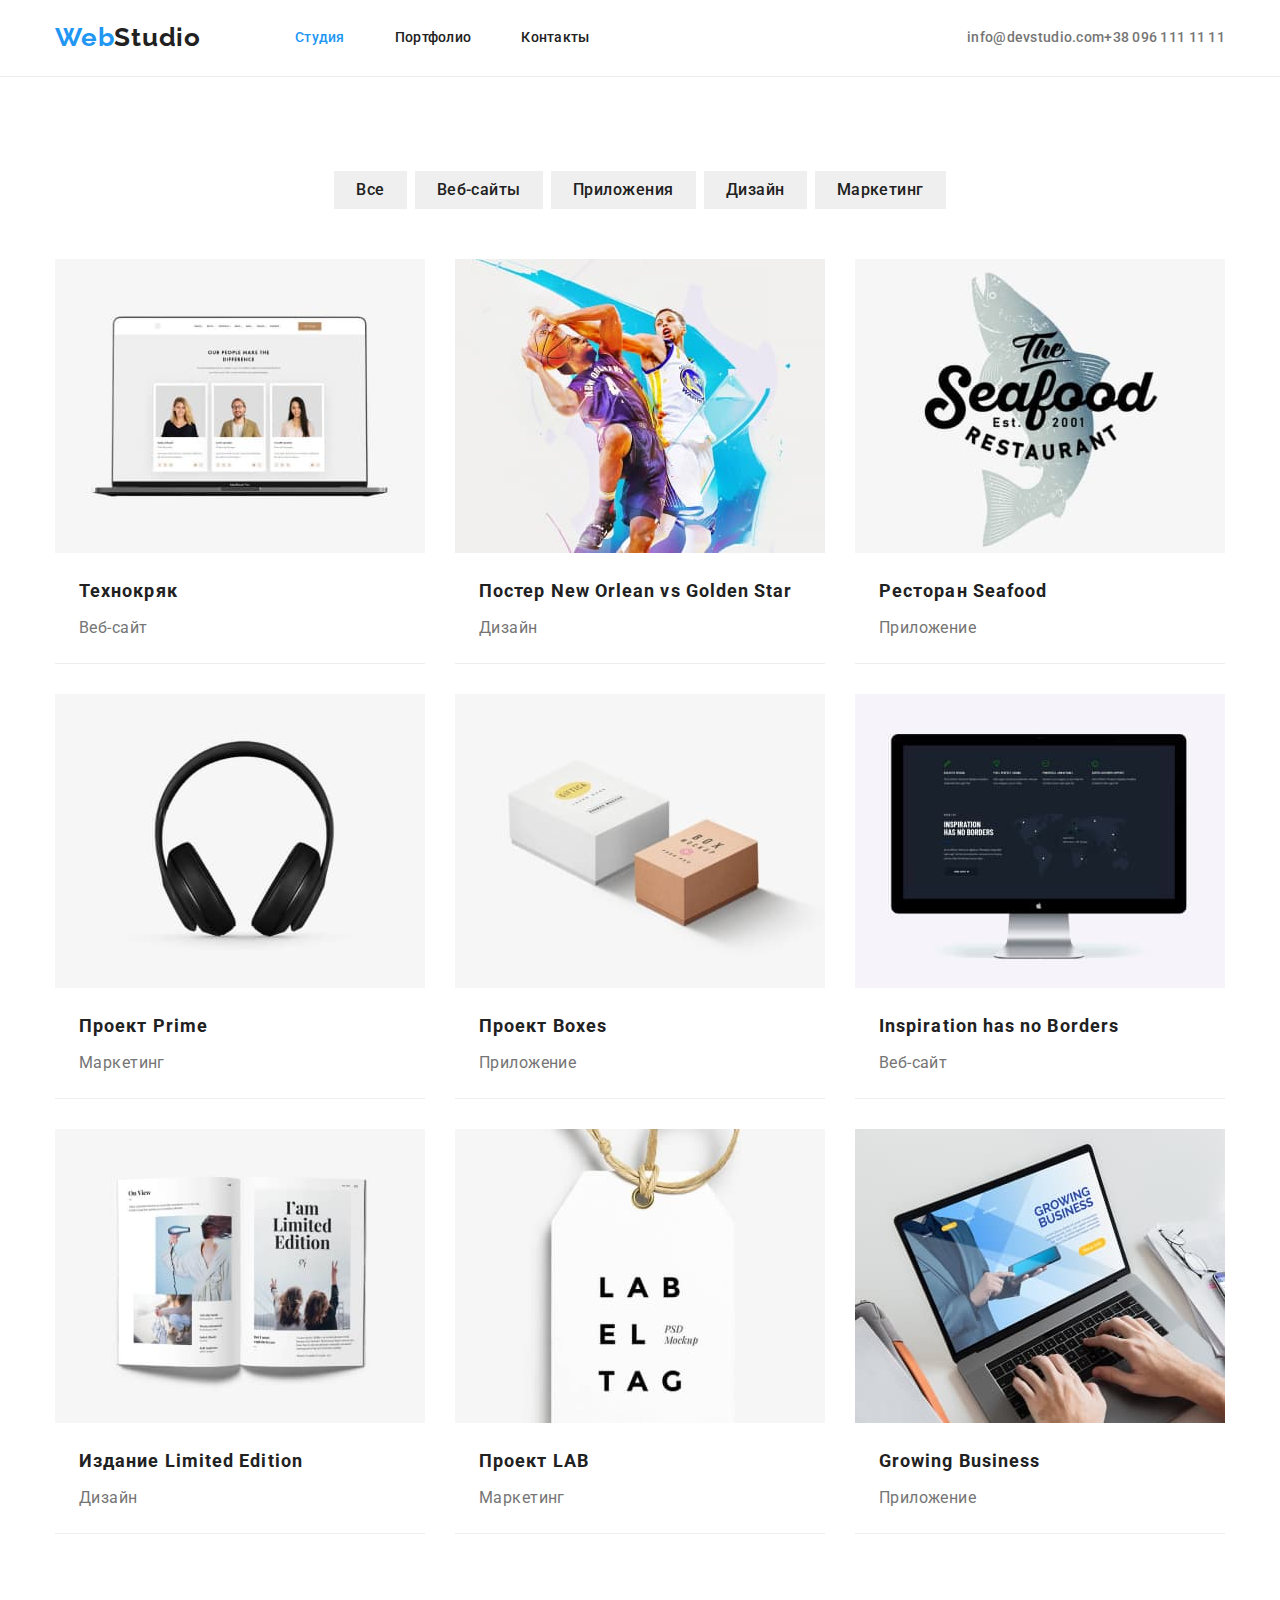
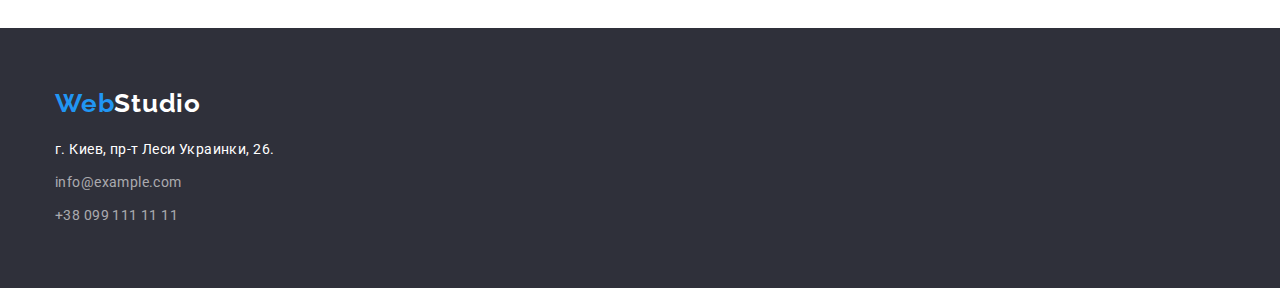
==== portfolio.html @ 7d19737a "добавлены svg" ====
<!DOCTYPE html>
<html lang="ru">

<head>
    <meta charset="UTF-8">
    <meta http-equiv="X-UA-Compatible" content="IE=edge">
    <meta name="viewport" content="width=device-width, initial-scale=1.0">
    <title>Document</title>
    <link
        href="https://fonts.googleapis.com/css2?family=Raleway:wght@700&family=Roboto:wght@400;500;700;900&display=swap"
        rel="stylesheet">
    <link href="https://cdnjs.cloudflare.com/ajax/libs/modern-normalize/1.1.0/modern-normalize.min.css"
        rel="stylesheet">
    <link rel="stylesheet" href="./css/styles.css">
</head>

<body>
    <!--Верхушка сайта-->
    <header class="header">
        <div class="container"> 
        <nav class="nav-main">
            <div class="logo-main">
             <a class="logo" href="./index.html">
                    <span class="logo-in">Web</span>Studio
                </a>
            </div>

            <ul class="site-nav">
                <li class="item"><a href="./index.html" class="site-nav link current">Студия</a></li>
                <li class="item"><a href="./portfolio.html" class="site-nav link">Портфолио</a></li>
                <li class="item"><a href="" class="site-nav link">Контакты</a></li>
            </ul>
            <ul class="contacts">
                <li class="item">
                    <a href="mailto:info@devstudio.com" class="auth-nav link">info@devstudio.com</a>
                </li>
                <li class="item">
                    <a href="tel:+380961111111" class="auth-nav link">+38 096 111 11 11</a>
                </li>
            </ul>
        </nav>
        </div>
    </header>
    <main>
        <section class="section">
            <div class="container">
            <!--h1 Portfolio-->
                <ul class="filtrs list">
                <li class="item"><button type="button" class="filtr-button">Все</button></li>
                <li class="item"><button type="button" class="filtr-button">Веб-сайты</button></li>
                <li class="item"><button type="button" class="filtr-button">Приложения</button></li>
                <li class="item"><button type="button" class="filtr-button">Дизайн</button></li>
                <li class="item"><button type="button" class="filtr-button">Маркетинг</button></li>
            </ul>
            <ul class="project-cards">
                <li class="item">
                    <div class="card-thumb">
                    <a href="" class="project-card link"><img src="./images/img1.jpg" alt="Фото команды на ноутбуке"
                            width="370" height="294">
                            <div class="card-content">
                        <h2 class="project-card-title">Технокряк</h2>
                        <p class="project-card-text">Веб-сайт</p>
                    </a> 
                </div>
                </li>
                <li class="item">
                    <div class="card-thumb">
                    <a href="" class="project-card link"><img src="./images/img2.jpg" alt="Волейбольные игроки"
                            width="370" height="294">
                            <div class="card-content">
                        <h2 class="project-card-title">Постер New Orlean vs Golden Star</h2>
                        <p class="project-card-text">Дизайн</p>
                    </div>
                </a>
                </div>
                </li>
                <li class="item">
                    <div class="card-thumb">
                    <a href="" class="project-card link"><img src="./images/img3.jpg" alt="Логотип магазина" width="370"
                            height="294">
                            <div class="card-content">
                        <h2 class="project-card-title">Ресторан Seafood</h2>
                        <p class="project-card-text">Приложение</p>
                    </div>
                </a>
                </div>
                </li>
                <li class="item">
                    <div class="card-thumb">
                    <a href="" class="project-card link"><img src="./images/img4.jpg" alt="Наушники" width="370"
                            height="294">
                        <div class="card-content">  
                        <h2 class="project-card-title">Проект Prime</h2>
                        <p class="project-card-text">Маркетинг</p>
                    </div>
                </a>
                    </div>
                     </li>

                <li class="item">
                    <div class="card-thumb">
                    <a href="" class="project-card link"><img src="./images/img5.jpg" alt="Подарочные коробки"
                            width="370" height="294">
                            <div class="card-content">
                        <h2 class="project-card-title">Проект Boxes</h2>
                        <p class="project-card-text">Приложение</p>
                    </div>    
                    </a>
                </div>
                </li>
                <li class="item">
                    <div class="card-thumb">
                    <a href="" class="project-card link"><img src="./images/img6.jpg" alt="Монитор компьютера"
                            width="370" height="294">
                            <div class="card-content">
                        <h2 class="project-card-title">Inspiration has no Borders</h2>
                        <p class="project-card-text">Веб-сайт</p>
                </div>
            </a>
             </div>
                </li>
                <li class="item">
                    <div class="card-thumb">
                    <a href="" class="project-card link"><img src="./images/img7.jpg" alt="Открытый журнал" width="370"
                            height="294">
                            <div class="card-content">
                        <h2 class="project-card-title">Издание Limited Edition</h2>
                        <p class="project-card-text">Дизайн</p>
                    </div>
                    </a>
                    </div>
                </li>
                <li class="item">
                    <div class="card-thumb">
                    <a href="" class="project-card link"><img src="./images/img8.jpg" alt="Этикетка" width="370"
                            height="294">
                            <div class="card-content">
                        <h2 class="project-card-title">Проект LAB</h2>
                        <p class="project-card-text">Маркетинг</p>
                    </div>
                    </a>
                    </div>
                </li>
                <li class="item">
                    <div class="card-thumb">
                    <a href="" class="project-card link"><img src="./images/img9.jpg" alt="Открытый ноутбук" width="370"
                            height="294">
                            <div class="card-content">
                        <h2 class="project-card-title">Growing Business</h2>
                        <p class="project-card-text">Приложение</p>
                    </div>
                    </a>
                    </div>
                </li>
            </ul>
            </div>
            </div>
        </section>
    </main>
    <!--Футер-->
    <footer class="footer">
    <div class="container">
        <a href="./index.html" class="logo-footer">
            <span class="logo-in">Web</span>Studio
        </a>
        <address>
            <ul class="footer-addres list">
                <li class="footer-addres-post">
                    г. Киев, пр-т Леси Украинки, 26. <br />
                </li>
                <li class="item">
                    <a href="mailto:info@example.com" class="footer-addres link">info@example.com</a> <br />
                </li>
                <li class="item">
                    <a href="tel:+380991111111" class="footer-addres link">+38 099 111 11 11</a>
                </li>
            </ul>
        </address>
        </div>
    </footer>
</body>

</html>
---- css/styles.css ----
/* цвет основного текста #000000 */
/* вторичный цвет текста  rgba(0, 0, 0, 0.8);
 */
/* белый #FFFFFF  */
/* акцент #18A0FB */
/* вторичный цвет фона #F5F5F5; */

:root {
  --primary-text-color: #757575;
  --title-text-color: #212121;
  --accent-color: #2196f3;
  --primary-bgr-color: #ffffff;
  --white-text: #ffffff;
  --footer-background: #2f303a;
  --card-set-gap: 30px;
}

body {
  background-color: var(--primary-bgr-color);
  color: var(--primary-text-color);
  font-family: Roboto, sans-serif;
  font-size: 14px;
  letter-spacing: 0.03em;
  line-height: 1.14;
}
.container {
  margin-left: auto;
  margin-right: auto;
  width: 1200px;
  padding-left: 15px;
  padding-right: 15px;
}
ul {
  list-style: none;
  margin: 0;
  padding: 0;
}
a {
  text-decoration: none;
}
p,
h1,
h2,
h3 {
  margin: 0;
  padding: 0;
}
img {
  display: block;
  max-width: 100%;
  height: auto;
}

.header {
  border-bottom: 1px solid #ececec;
}
.nav-main {
  display: flex;
  align-items: center;
}
.nav-list {
  display: flex;
  align-items: center;
}

/*logo*/
.logo {
  color: var(--title-text-color);
  font-family: Raleway, sans-serif;
  font-size: 26px;
  letter-spacing: 0.03em;
  line-height: 1.29;
  font-weight: 700;
  text-decoration: none;
  margin-right: 94px;
}
.logo-in {
  color: var(--accent-color);
}
.logo:hover,
.logo:focus {
  color: var(--accent-color);
}

/*site-nav*/
.site-nav {
  display: flex;
  align-items: center;
}
.site-nav .link {
  color: var(--title-text-color);
  font-weight: 500;
  letter-spacing: 0.02em;
  text-decoration: none;
  padding-top: 30px;
  padding-bottom: 30px;
}
.site-nav .link:hover,
.site-nav .link:focus {
  color: var(--accent-color);
}
.site-nav .link.current {
  color: var(--accent-color);
}
.site-nav .item:not(:last-child) {
  margin-right: 50px;
}
.contacts {
  display: flex;
  margin-left: auto;
  align-items: center;
}
.contacts-item:not(:last-child) {
  margin-right: 30px;
}
.mailto {
  display: flex;
  align-items: center;
  color: #757575;
  cursor: pointer;
}
.mailto:hover,
.mailto:focus {
  fill: var(--accent-color);
}
.mailto-icon,
.tel-icon {
  margin-right: 10px;
}
.auth-nav {
  color: var(--primary-text-color);
  font-weight: 500;
  letter-spacing: 0.02em;
}
.auth-nav:hover,
.auth-nav:focus {
  color: var(--accent-color);
}
/*hero*/
.hero {
  background-color: var(--footer-background);
  padding: 200px 0px 200px;
}
.overlay {
  max-width: 1600px;
  height: 600px;
  margin-left: auto;
  margin-right: auto;
  background-image: linear-gradient(
      to right,
      rgba(47, 48, 58, 0.4),
      rgba(47, 48, 58, 0.4)
    ),
    url(../images/heroimg.jpg);
  background-repeat: no-repeat;
  background-position: center;
  background-size: contain;
}
.hero-title {
  color: var(--white-text);
  font-weight: 900;
  font-size: 44px;
  line-height: 1.36;
  text-align: center;
  letter-spacing: 0.06em;
  text-transform: uppercase;
  margin-bottom: 30px;
}
.hero-button {
  background-color: var(--accent-color);
  color: var(--white-text);
  font-weight: 700;
  font-size: 16px;
  line-height: 1.87;
  display: flex;
  align-items: center;
  text-align: center;
  cursor: pointer;
  letter-spacing: 0.06em;
  box-shadow: 0px 4px 4px rgba(0, 0, 0, 0.15);
  border-radius: 4px;
  padding: 10px 32px;
  border: 0;
  margin-left: auto;
  margin-right: auto;
}
.hero-button:focus,
.hero-button:hover {
  color: var(--white-text);
}
.section {
  padding-top: 94px;
  padding-bottom: 94px;
}
/*preferens*/
.preferens {
  display: flex;
}
.preferens .item:not(:last-child) {
  margin-right: 30px;
}
.preferens-icons {
  display: flex;
  justify-content: center;
  align-items: center;
  width: 270px;
  height: 120px;
  background-color: #f5f4fa;
  border-radius: 4px;
  margin-bottom: 30px;
  padding-top: 25px;
  padding-bottom: 25px;
}
.icon-antenna {
  align-items: center;
}
.preferens-title {
  color: var(--title-text-color);
  font-weight: 700;
  text-transform: uppercase;
  margin-bottom: 10px;
  font-size: 14px;
  line-height: 1.14;
  letter-spacing: 0.03em;
}
.preferens-text {
  font-size: 14px;
  line-height: 1.71;
  letter-spacing: 0.03em;
  width: 270px;
}

/*buttons-filtr*/
.filtrs {
  display: flex;
  justify-content: center;
  margin-bottom: 50px;
}
.filtr-button {
  font-family: Roboto, sans-serif;
  color: var(--title-text-color);
  font-weight: 500;
  font-size: 16px;
  line-height: 1.62;
  text-align: center;
  letter-spacing: 0.03em;
  cursor: pointer;
  text-decoration: none;
  padding: 6px 22px;
  border: 0;
}
.filtr-button:hover,
.filtr-button:focus {
  background-color: var(--accent-color);
  color: var(--white-text);
  box-shadow: 0px 3px 1px rgba(0, 0, 0, 0.1), 0px 1px 2px rgba(0, 0, 0, 0.08),
    0px 2px 2px rgba(0, 0, 0, 0.12);
  border-radius: 4px;
}
.filtrs .item:not(:last-child) {
  margin-right: 8px;
}

.section-title {
  color: var(--title-text-color);
  font-weight: 700;
  font-size: 36px;
  line-height: 1.17;
  text-align: center;
  margin-bottom: 50px;
}
.our-works {
  padding-top: 0;
}
.our-work {
  display: flex;
}
.our-work .item:not(:last-child) {
  margin-right: 30px;
}
.our-team {
  display: flex;
  justify-content: space-between;
}
.team-card {
  box-shadow: 0px 1px 3px rgba(0, 0, 0, 0.12), 0px 1px 1px rgba(0, 0, 0, 0.14),
    0px 2px 1px rgba(0, 0, 0, 0.2);
  border-radius: 0px 0px 4px 4px;
}
.social-links {
  display: flex;
  justify-content: space-between;
  padding-left: 32px;
  padding-right: 32px;
  fill: #afb1b8;
}
instagram-link:hover,
.instagram-link:focus {
  background-color: var(--accent-color);
  width: 44px;
  height: 44px;
  border-radius: 50%;
}

.team-content {
  padding-top: 30px;
  padding-bottom: 30px;
  background-color: var(--primary-bgr-color);
}
.our-team-title {
  color: var(--title-text-color);
  font-weight: 500;
  font-size: 16px;
  line-height: 1.19;
  margin-bottom: 10px;
  text-align: center;
}
.our-team-text {
  font-size: 16px;
  line-height: 1.19;
  text-align: center;
  margin-bottom: 16px;
}
.section-team {
  background-color: #f5f4fa;
}
/*our project*/

.project-cards {
  padding: 0;
  margin-top: 0;

  display: flex;
  flex-wrap: wrap;
  margin-left: calc(-1 * var(--card-set-gap));
  margin-top: calc(-1 * var(--card-set-gap));
}
.project-cards > .item {
  flex-basis: calc(100% / 3 - var(--card-set-gap));
  margin-left: var(--card-set-gap);
  margin-top: var(--card-set-gap);
}
.card-content {
  padding-top: 20px;
  padding-bottom: 20px;
}
.card-thumb {
  border-bottom: 1px solid #eeeeee;
}
.project-card-text {
  color: var(--primary-text-color);
  font-size: 16px;
  line-height: 1.87;
  margin-top: 4px;
  padding-left: 24px;
  padding-right: 24px;
}
.project-card-title {
  color: var(--title-text-color);
  font-weight: 700;
  text-decoration: none;
  font-size: 18px;
  line-height: 2;
  letter-spacing: 0.06em;
  padding-left: 24px;
  padding-right: 24px;
}

/*logo-footer*/
.footer {
  background-color: #2f303a;
  padding-top: 60px;
  padding-bottom: 60px;
}
.logo-footer {
  display: block;
  color: var(--white-text);
  font-family: Raleway, sans-serif;
  font-weight: 700;
  font-size: 26px;
  line-height: 1.19;
  text-decoration: none;
  letter-spacing: 0.03em;
  margin-bottom: 20px;
}
.logo-footer:hover,
.logo-footer:focus {
  color: var(--accent-color);
}
.footer-addres {
  font-style: normal;
  color: rgba(255, 255, 255, 0.6);
  line-height: 1.7;
}
.footer-addres-post {
  color: var(--white-text);
  line-height: 1.71;
  margin-bottom: 9px;
}

.footer-addres:hover,
.footer-addres:focus {
  color: var(--accent-color);
}
.footer-addres .item:not(:last-child) {
  margin-bottom: 9px;
}
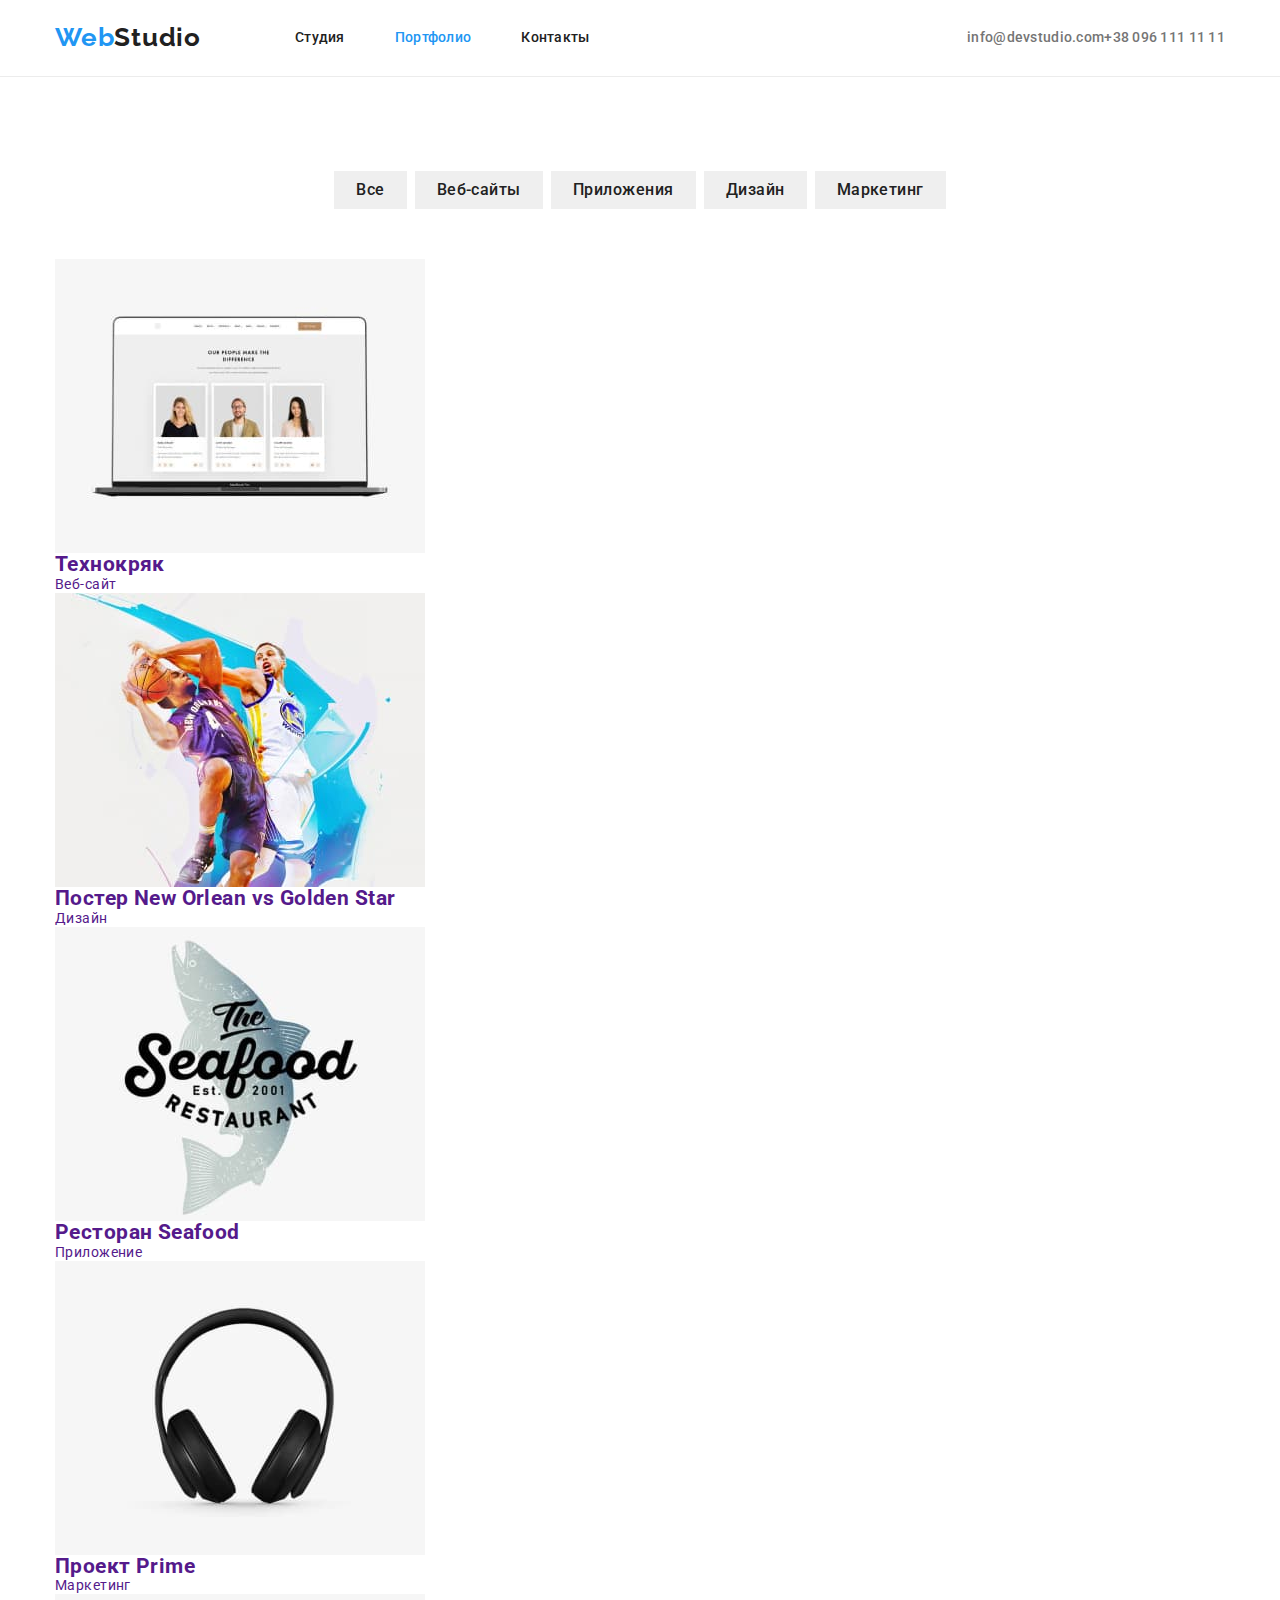
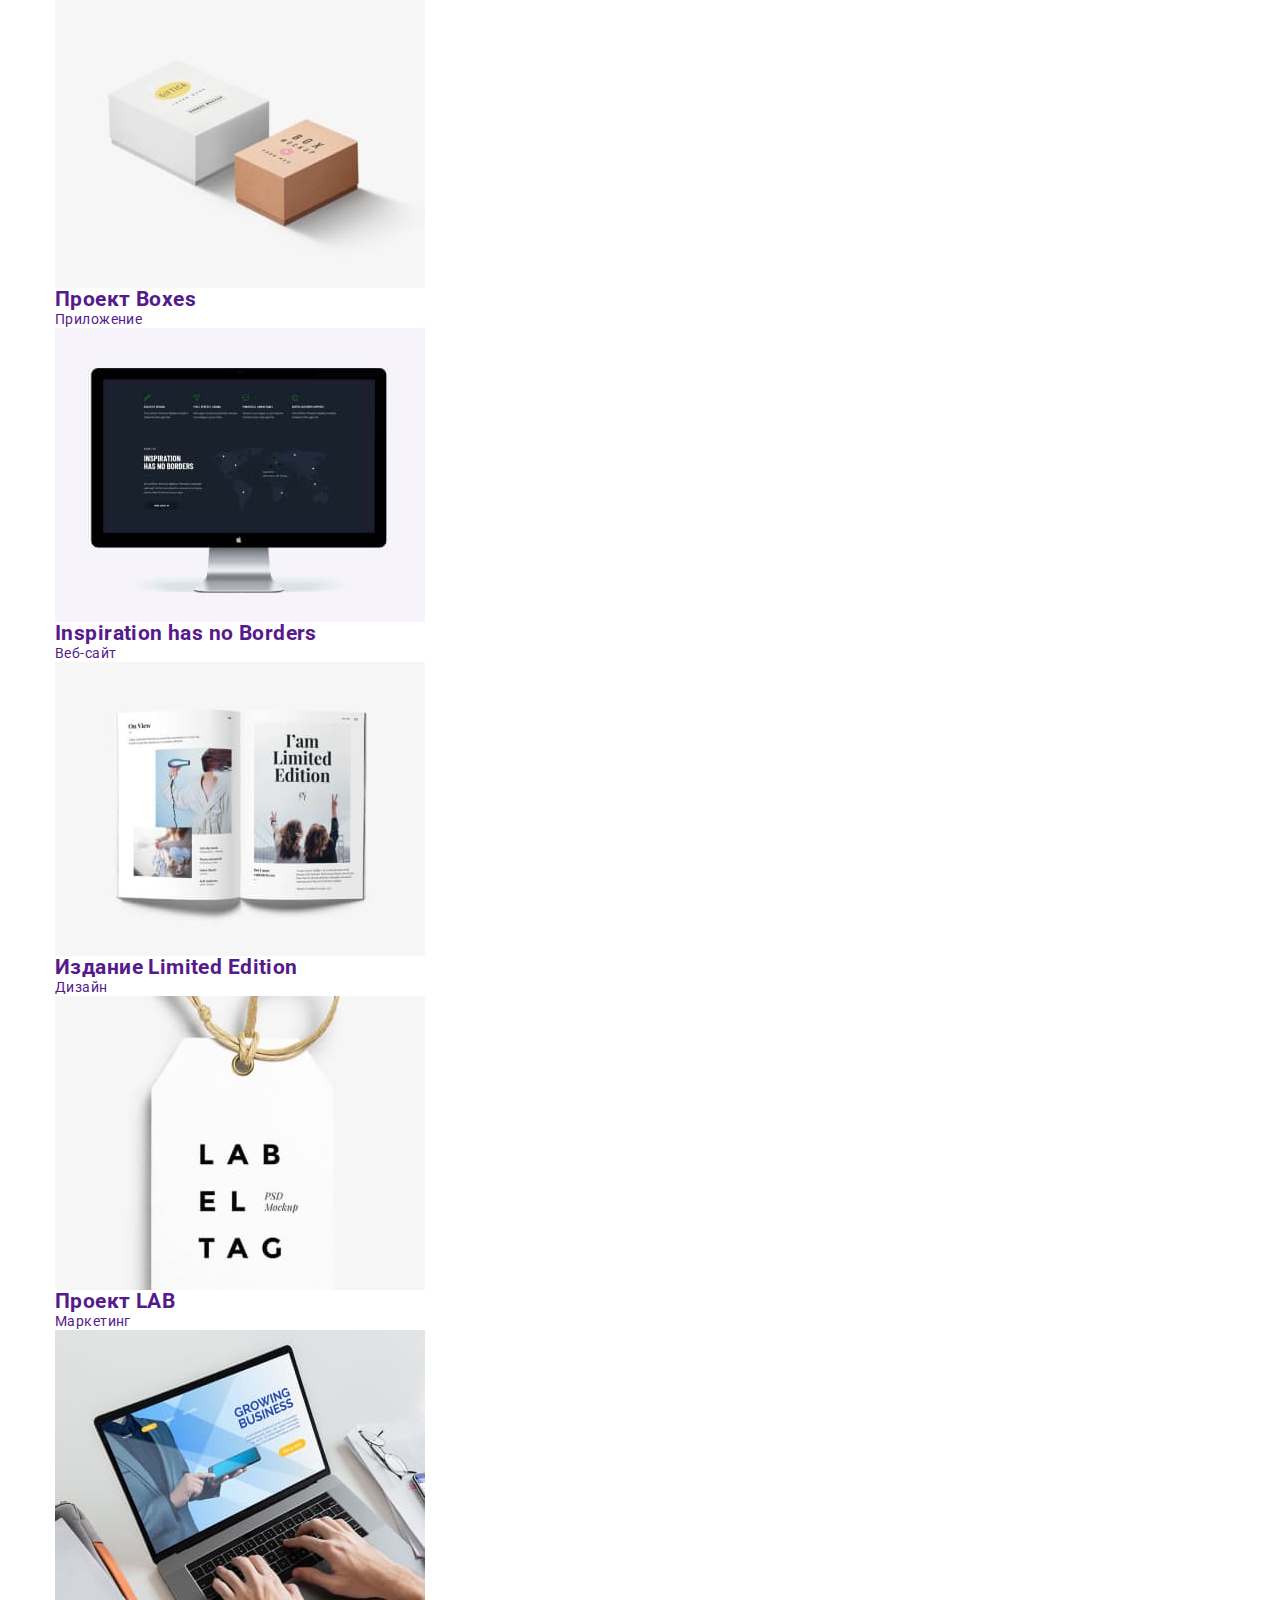
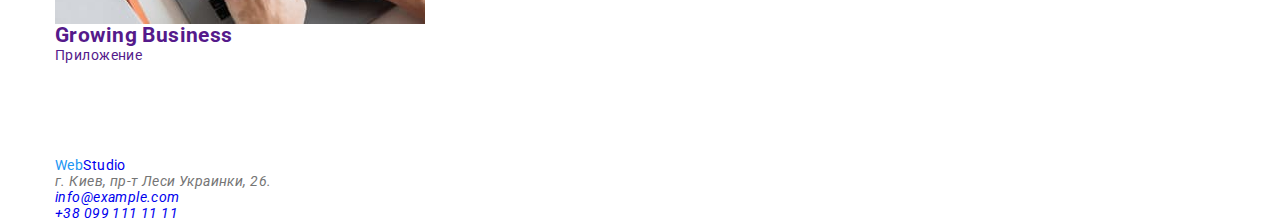
==== commit 22be37da: "4" ====
--- a/portfolio.html
+++ b/portfolio.html
@@ -26,8 +26,8 @@
             </div>
 
             <ul class="site-nav">
-                <li class="item"><a href="./index.html" class="site-nav link current">Студия</a></li>
-                <li class="item"><a href="./portfolio.html" class="site-nav link">Портфолио</a></li>
+                <li class="item"><a href="./index.html" class="site-nav link">Студия</a></li>
+                <li class="item"><a href="./portfolio.html" class="site-nav link current">Портфолио</a></li>
                 <li class="item"><a href="" class="site-nav link">Контакты</a></li>
             </ul>
             <ul class="contacts">
--- a/css/styles.css
+++ b/css/styles.css
@@ -13,6 +13,7 @@
   --white-text: #ffffff;
   --footer-background: #2f303a;
   --card-set-gap: 30px;
+  --icon-color: #afb1b8;
 }
 
 body {
@@ -287,19 +288,32 @@
     0px 2px 1px rgba(0, 0, 0, 0.2);
   border-radius: 0px 0px 4px 4px;
 }
-.social-links {
+.social-list {
   display: flex;
   justify-content: space-between;
   padding-left: 32px;
   padding-right: 32px;
   fill: #afb1b8;
 }
-instagram-link:hover,
-.instagram-link:focus {
-  background-color: var(--accent-color);
+.social-link-item {
+  display: flex;
+  justify-content: center;
+  align-items: center;
+  padding: 0;
+  border: none;
   width: 44px;
   height: 44px;
   border-radius: 50%;
+}
+.social-link {
+  fill: #afb1b8;
+}
+.social-link:hover,
+.social-link-item:hover,
+.social-link:focus {
+  background-color: var(--accent-color);
+  fill: var(--white-text);
+  cursor: pointer;
 }
 
 .team-content {
@@ -324,6 +338,25 @@
 .section-team {
   background-color: #f5f4fa;
 }
+/*our clients*/
+.client-item {
+  display: flex;
+  align-items: center;
+  justify-content: center;
+  width: 170px;
+  height: 92px;
+  border: 1px solid #afb1b8;
+  border-radius: 4px;
+}
+.client-link {
+  fill: var(--icon-color);
+}
+ .our-clients {
+   display: flex;
+   margin-top: 50px;
+ }
+.client-item:not(:last-child) {
+  margin-right: 30px;
 /*our project*/
 
 .project-cards {
@@ -403,5 +436,4 @@
   color: var(--accent-color);
 }
 .footer-addres .item:not(:last-child) {
-  margin-bottom: 9px;
-}
+  margin-bottom: 9px}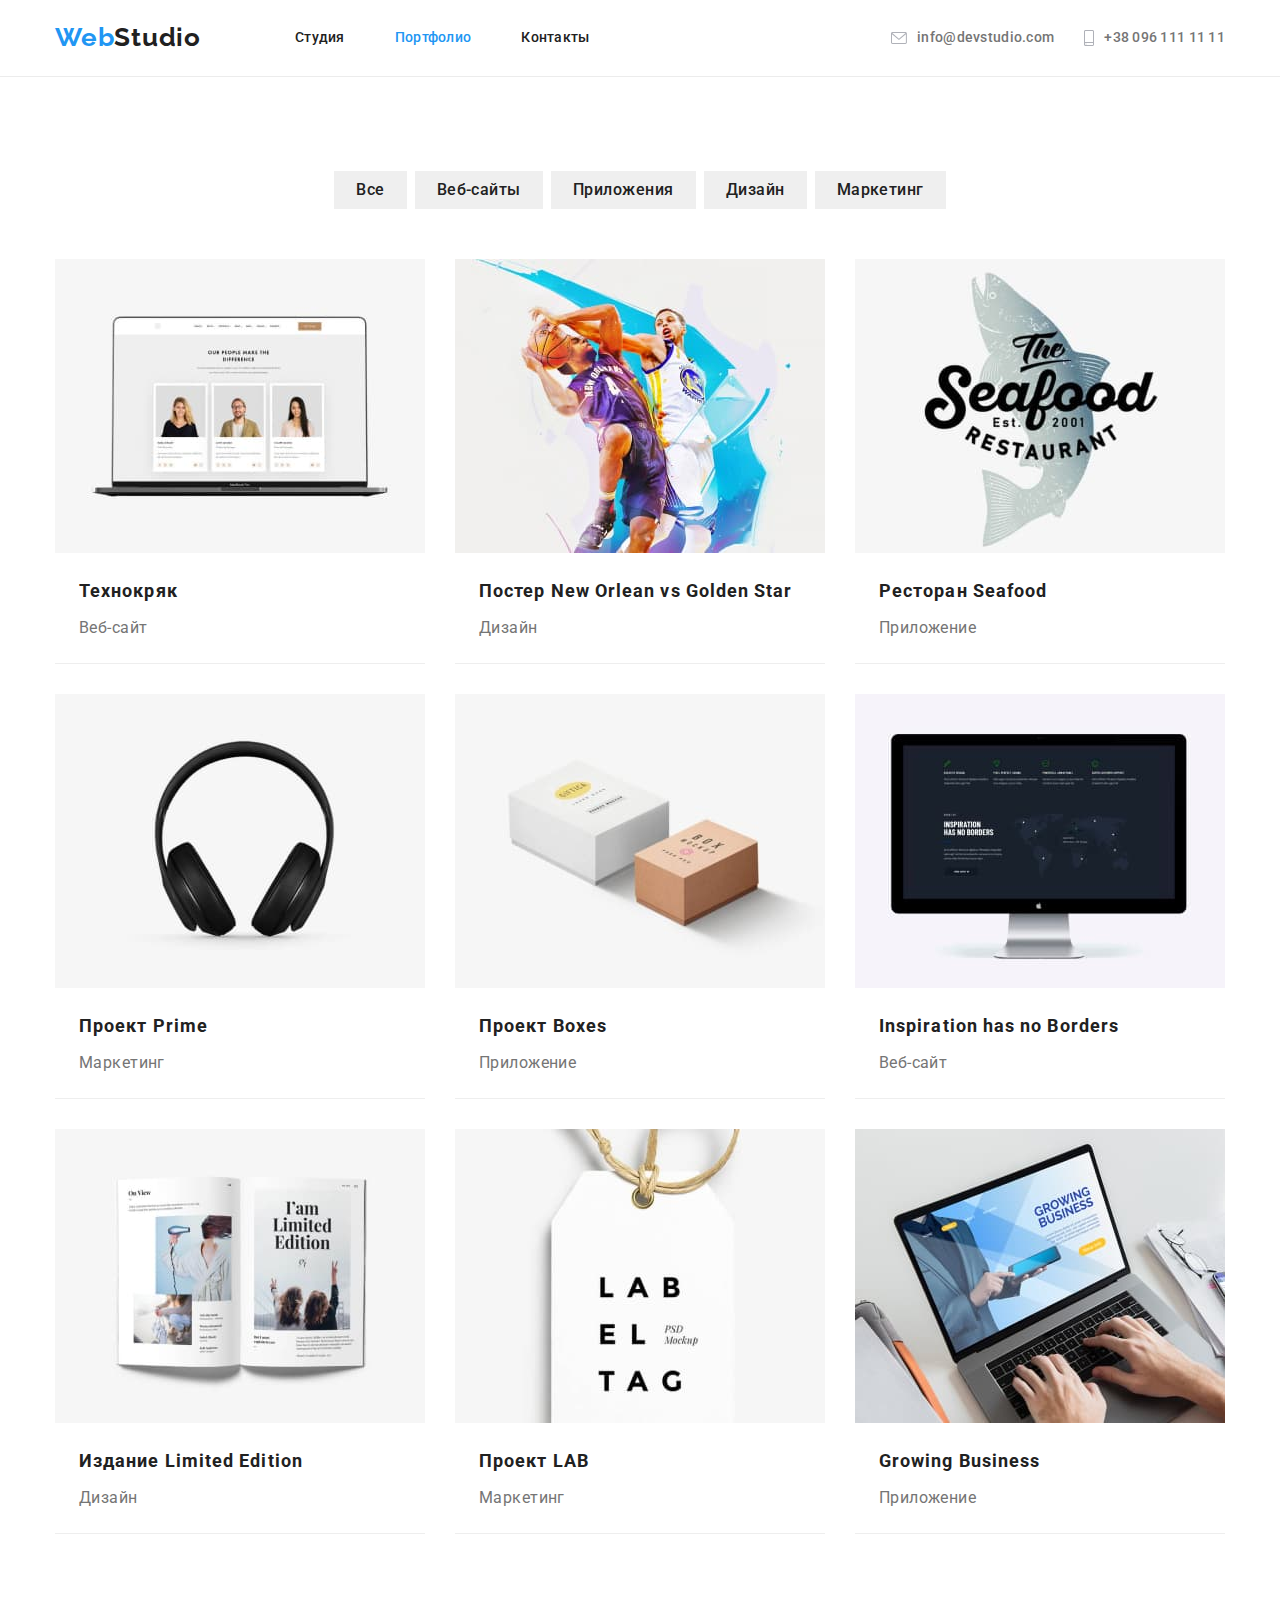
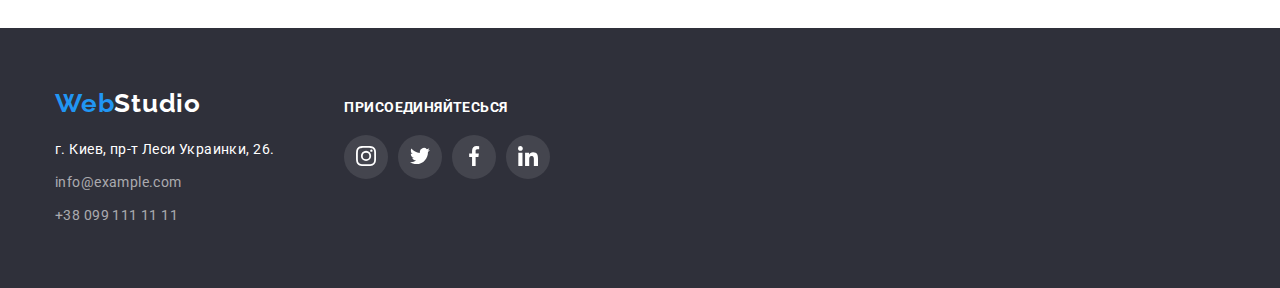
==== commit fc97dc98: "5" ====
--- a/portfolio.html
+++ b/portfolio.html
@@ -17,28 +17,35 @@
 <body>
     <!--Верхушка сайта-->
     <header class="header">
-        <div class="container"> 
-        <nav class="nav-main">
-            <div class="logo-main">
-             <a class="logo" href="./index.html">
+        <div class="container nav-main">
+            <nav class="nav-list">
+                <a class="logo" href="./index.html">
                     <span class="logo-in">Web</span>Studio
                 </a>
-            </div>
-
-            <ul class="site-nav">
-                <li class="item"><a href="./index.html" class="site-nav link">Студия</a></li>
-                <li class="item"><a href="./portfolio.html" class="site-nav link current">Портфолио</a></li>
-                <li class="item"><a href="" class="site-nav link">Контакты</a></li>
+                <ul class="site-nav">
+                    <li class="item"><a href="./index.html" class="site-nav link">Студия</a></li>
+                    <li class="item"><a href="./portfolio.html" class="site-nav link current">Портфолио</a></li>
+                    <li class="item"><a href="" class="site-nav link">Контакты</a></li>
+                </ul>
+            </nav>
+            <ul class="contacts">
+                <li class="contacts-item">
+                    <a href="mailto:info@devstudio.com" class="auth-nav link">
+                        <svg class="mailto-icon" width="16" height="12">
+                            <use href="./images/symbol-defs.svg#icon-envelope"></use>
+                        </svg>
+                        info@devstudio.com
+                    </a>
+                </li>
+                <li class="contacts-item">
+                    <a href="tel:+380961111111" class="auth-nav link">
+                        <svg class="mailto-icon" width="10" height="16">
+                            <use href="./images/symbol-defs.svg#icon-smartphone"></use>
+                        </svg>
+                        +38 096 111 11 11
+                    </a>
+                </li>
             </ul>
-            <ul class="contacts">
-                <li class="item">
-                    <a href="mailto:info@devstudio.com" class="auth-nav link">info@devstudio.com</a>
-                </li>
-                <li class="item">
-                    <a href="tel:+380961111111" class="auth-nav link">+38 096 111 11 11</a>
-                </li>
-            </ul>
-        </nav>
         </div>
     </header>
     <main>
@@ -60,6 +67,7 @@
                             <div class="card-content">
                         <h2 class="project-card-title">Технокряк</h2>
                         <p class="project-card-text">Веб-сайт</p>
+                            </div>
                     </a> 
                 </div>
                 </li>
@@ -70,8 +78,8 @@
                             <div class="card-content">
                         <h2 class="project-card-title">Постер New Orlean vs Golden Star</h2>
                         <p class="project-card-text">Дизайн</p>
-                    </div>
-                </a>
+                            </div>
+                    </a>
                 </div>
                 </li>
                 <li class="item">
@@ -154,28 +162,64 @@
                 </li>
             </ul>
             </div>
-            </div>
-        </section>
+           </section>
     </main>
     <!--Футер-->
     <footer class="footer">
-    <div class="container">
-        <a href="./index.html" class="logo-footer">
-            <span class="logo-in">Web</span>Studio
-        </a>
-        <address>
-            <ul class="footer-addres list">
-                <li class="footer-addres-post">
-                    г. Киев, пр-т Леси Украинки, 26. <br />
-                </li>
-                <li class="item">
-                    <a href="mailto:info@example.com" class="footer-addres link">info@example.com</a> <br />
-                </li>
-                <li class="item">
-                    <a href="tel:+380991111111" class="footer-addres link">+38 099 111 11 11</a>
-                </li>
-            </ul>
-        </address>
+        <div class="container">
+            <div class="footer-info">
+                <div class="footer-contacts">
+                    <a href="./index.html" class="logo-footer">
+                        <span class="logo-in">Web</span>Studio
+                    </a>
+                    <address>
+                        <ul class="footer-addres list">
+                            <li class="footer-addres-post">
+                                г. Киев, пр-т Леси Украинки, 26. <br />
+                            </li>
+                            <li class="item">
+                                <a href="mailto:info@example.com" class="footer-addres link">info@example.com</a> <br />
+                            </li>
+                            <li class="item">
+                                <a href="tel:+380991111111" class="footer-addres link">+38 099 111 11 11</a>
+                            </li>
+                        </ul>
+                    </address>
+                </div>
+                <div class="footer-link">
+                    <h2 class="footer-title">Присоединяйтесься</h2>
+                    <ul class="social-list-footer">
+                        <li class="footer-item">
+                            <a class="social-link-footer">
+                                <svg class="instagram-icon" width="20" height="20">
+                                    <use href="./images/symbol-defs.svg#icon-instagram"></use>
+                                </svg>
+                            </a>
+                        </li>
+                        <li class="footer-item">
+                            <a class="social-link-footer">
+                                <svg class="twitter-link" width="20" height="20">
+                                    <use href="./images/symbol-defs.svg#icon-twitter"></use>
+                                </svg>
+                            </a>
+                        </li>
+                        <li class="footer-item">
+                            <a class="social-link-footer">
+                                <svg class="facebook-link" width="20" height="20">
+                                    <use href="./images/symbol-defs.svg#icon-facebook"></use>
+                                </svg>
+                            </a>
+                        </li>
+                        <li class="footer-item">
+                            <a class="social-link-footer">
+                                <svg class="linkedin-link" width="20" height="20">
+                                    <use href="./images/symbol-defs.svg#icon-linkedin"></use>
+                                </svg>
+                            </a>
+                        </li>
+                    </ul>
+                </div>
+            </div>
         </div>
     </footer>
 </body>
--- a/css/styles.css
+++ b/css/styles.css
@@ -114,21 +114,15 @@
 .contacts-item:not(:last-child) {
   margin-right: 30px;
 }
-.mailto {
-  display: flex;
-  align-items: center;
-  color: #757575;
-  cursor: pointer;
-}
-.mailto:hover,
-.mailto:focus {
-  fill: var(--accent-color);
-}
-.mailto-icon,
-.tel-icon {
+
+.mailto-icon {
+  fill: var(--icon-color);
   margin-right: 10px;
 }
+
 .auth-nav {
+  display: flex;
+  align-items: center;
   color: var(--primary-text-color);
   font-weight: 500;
   letter-spacing: 0.02em;
@@ -136,6 +130,10 @@
 .auth-nav:hover,
 .auth-nav:focus {
   color: var(--accent-color);
+}
+.auth-nav:hover .mailto-icon,
+.auth-nav:focus .mailto-icon {
+  fill: var(--accent-color);
 }
 /*hero*/
 .hero {
@@ -295,7 +293,7 @@
   padding-right: 32px;
   fill: #afb1b8;
 }
-.social-link-item {
+.social-link {
   display: flex;
   justify-content: center;
   align-items: center;
@@ -305,15 +303,18 @@
   height: 44px;
   border-radius: 50%;
 }
-.social-link {
+.social-icon {
   fill: #afb1b8;
 }
 .social-link:hover,
-.social-link-item:hover,
 .social-link:focus {
   background-color: var(--accent-color);
+  cursor: pointer;
+}
+
+.social-link:hover .social-icon,
+.social-link:focus .social-icon {
   fill: var(--white-text);
-  cursor: pointer;
 }
 
 .team-content {
@@ -339,7 +340,7 @@
   background-color: #f5f4fa;
 }
 /*our clients*/
-.client-item {
+.client-link {
   display: flex;
   align-items: center;
   justify-content: center;
@@ -351,18 +352,27 @@
 .client-link {
   fill: var(--icon-color);
 }
- .our-clients {
-   display: flex;
-   margin-top: 50px;
- }
+.our-clients {
+  display: flex;
+  margin-top: 50px;
+}
 .client-item:not(:last-child) {
   margin-right: 30px;
+}
+.client-link:hover,
+.client-link:focus {
+  border: 1px solid var(--accent-color);
+  cursor: pointer;
+}
+.client-link:hover .client-icon,
+.client-link:focus .client-icon {
+  fill: var(--accent-color);
+}
 /*our project*/
 
 .project-cards {
   padding: 0;
   margin-top: 0;
-
   display: flex;
   flex-wrap: wrap;
   margin-left: calc(-1 * var(--card-set-gap));
@@ -372,6 +382,11 @@
   flex-basis: calc(100% / 3 - var(--card-set-gap));
   margin-left: var(--card-set-gap);
   margin-top: var(--card-set-gap);
+}
+.card-thumb:hover,
+.card-thumb:focus {
+  box-shadow: 0px 1px 1px rgba(0, 0, 0, 0.12), 0px 4px 4px rgba(0, 0, 0, 0.06),
+    1px 4px 6px rgba(0, 0, 0, 0.16);
 }
 .card-content {
   padding-top: 20px;
@@ -405,6 +420,12 @@
   padding-top: 60px;
   padding-bottom: 60px;
 }
+.footer-info {
+  display: flex;
+}
+.footer-contacts {
+  margin-right: 70px;
+}
 .logo-footer {
   display: block;
   color: var(--white-text);
@@ -436,4 +457,40 @@
   color: var(--accent-color);
 }
 .footer-addres .item:not(:last-child) {
-  margin-bottom: 9px}+  margin-bottom: 9px;
+}
+.footer-link {
+  padding-top: 12px;
+}
+.footer-title {
+  font-size: 14px;
+  font-weight: 700;
+  text-transform: uppercase;
+  color: var(--white-text);
+}
+.social-list-footer {
+  display: flex;
+}
+.footer-item {
+  width: 44px;
+  height: 44px;
+  background-color: rgba(255, 255, 255, 0.1);
+  border-radius: 50%;
+  display: flex;
+  justify-content: center;
+  align-items: center;
+  padding: 0;
+  border: none;
+  margin-top: 20px;
+}
+.social-link-footer {
+  fill: var(--white-text);
+}
+.footer-item:not(:last-child) {
+  margin-right: 10px;
+}
+.footer-item:hover,
+.footer-item:focus {
+  background-color: var(--accent-color);
+  cursor: pointer;
+}
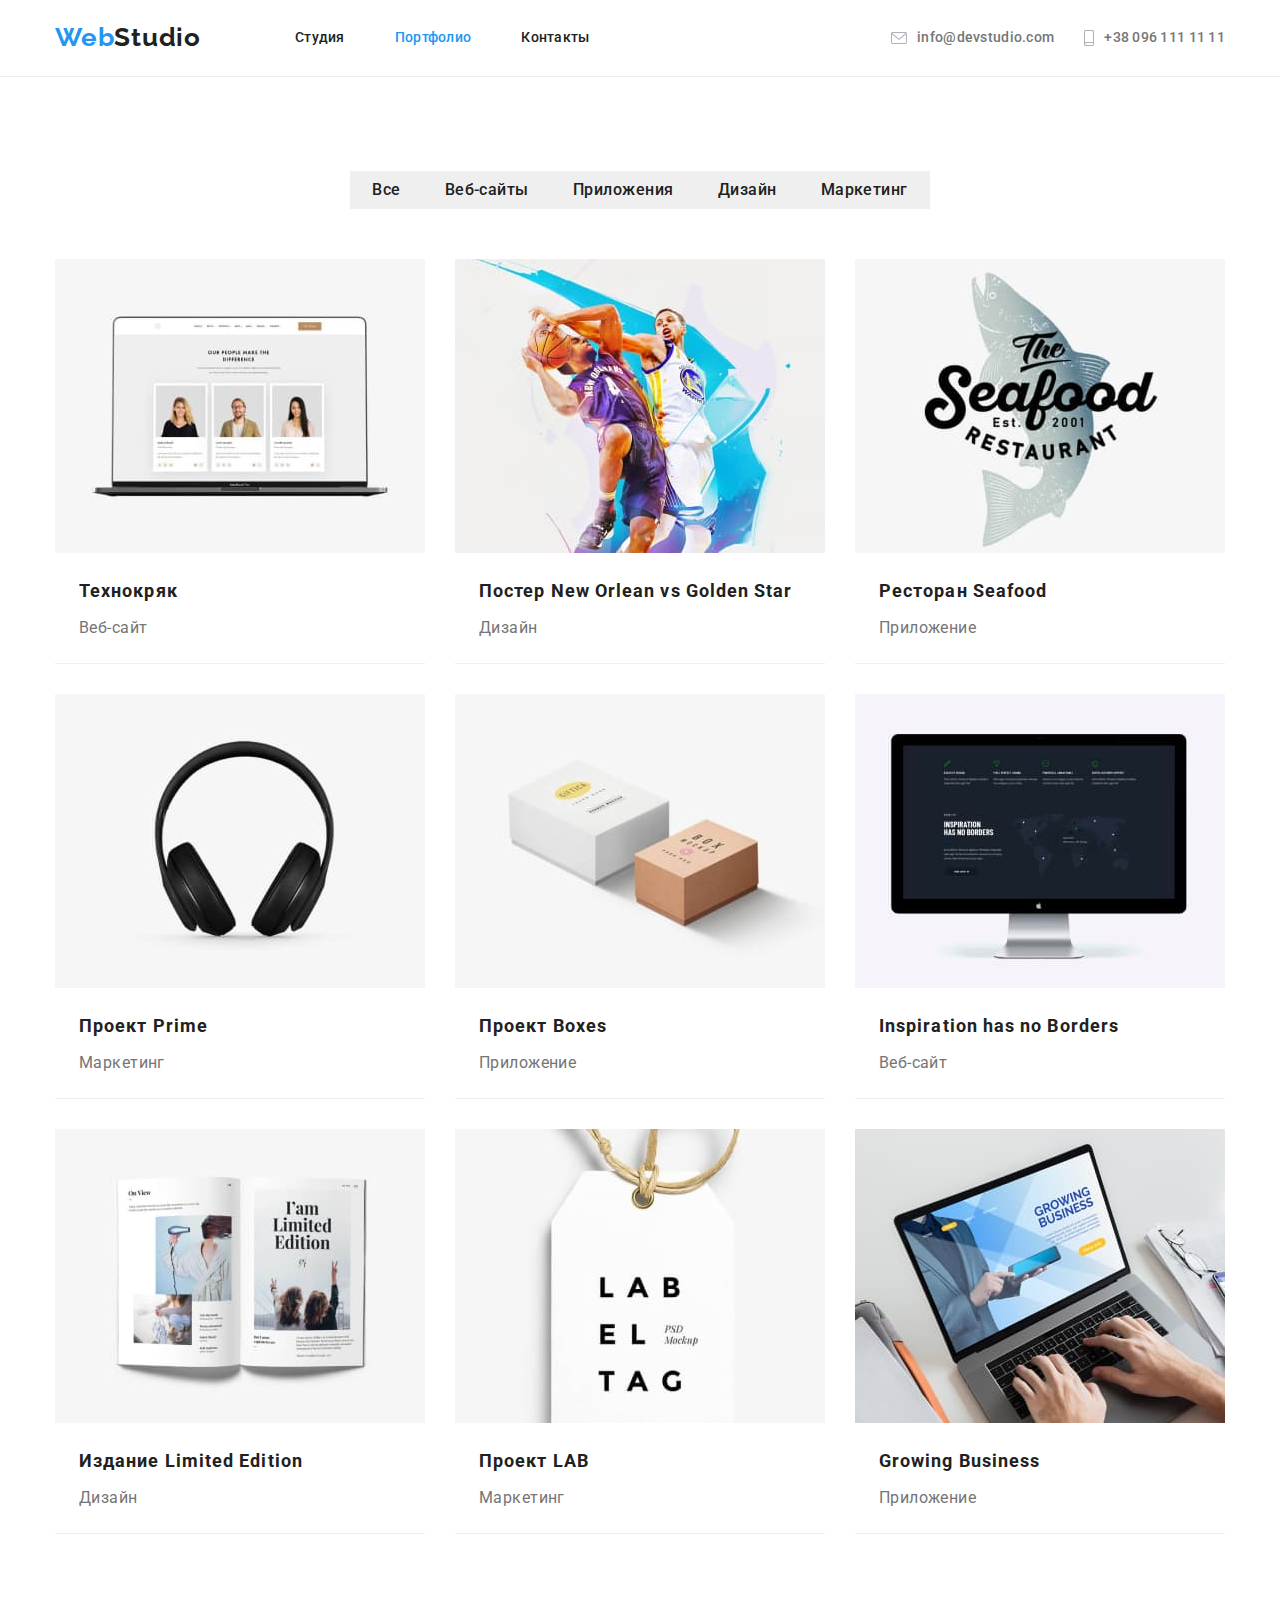
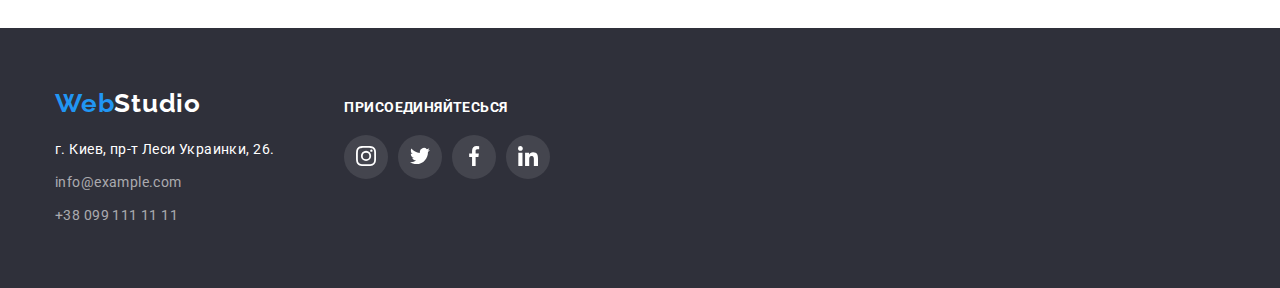
==== commit 9d553fa3: "6" ====
--- a/portfolio.html
+++ b/portfolio.html
@@ -53,14 +53,14 @@
             <div class="container">
             <!--h1 Portfolio-->
                 <ul class="filtrs list">
-                <li class="item"><button type="button" class="filtr-button">Все</button></li>
-                <li class="item"><button type="button" class="filtr-button">Веб-сайты</button></li>
-                <li class="item"><button type="button" class="filtr-button">Приложения</button></li>
-                <li class="item"><button type="button" class="filtr-button">Дизайн</button></li>
-                <li class="item"><button type="button" class="filtr-button">Маркетинг</button></li>
+                <li class="filtr-item"><button type="button" class="filtr-button">Все</button></li>
+                <li class="filtr-item"><button type="button" class="filtr-button">Веб-сайты</button></li>
+                <li class="filtr-item"><button type="button" class="filtr-button">Приложения</button></li>
+                <li class="filtr-item"><button type="button" class="filtr-button">Дизайн</button></li>
+                <li class="filtr-item"><button type="button" class="filtr-button">Маркетинг</button></li>
             </ul>
             <ul class="project-cards">
-                <li class="item">
+                <li class="project-item">
                     <div class="card-thumb">
                     <a href="" class="project-card link"><img src="./images/img1.jpg" alt="Фото команды на ноутбуке"
                             width="370" height="294">
@@ -71,7 +71,7 @@
                     </a> 
                 </div>
                 </li>
-                <li class="item">
+                <li class="project-item">
                     <div class="card-thumb">
                     <a href="" class="project-card link"><img src="./images/img2.jpg" alt="Волейбольные игроки"
                             width="370" height="294">
@@ -82,7 +82,7 @@
                     </a>
                 </div>
                 </li>
-                <li class="item">
+                <li class="project-item">
                     <div class="card-thumb">
                     <a href="" class="project-card link"><img src="./images/img3.jpg" alt="Логотип магазина" width="370"
                             height="294">
@@ -93,7 +93,7 @@
                 </a>
                 </div>
                 </li>
-                <li class="item">
+                <li class="project-item">
                     <div class="card-thumb">
                     <a href="" class="project-card link"><img src="./images/img4.jpg" alt="Наушники" width="370"
                             height="294">
@@ -105,7 +105,7 @@
                     </div>
                      </li>
 
-                <li class="item">
+                <li class="project-item">
                     <div class="card-thumb">
                     <a href="" class="project-card link"><img src="./images/img5.jpg" alt="Подарочные коробки"
                             width="370" height="294">
@@ -116,7 +116,7 @@
                     </a>
                 </div>
                 </li>
-                <li class="item">
+                <li class="project-item">
                     <div class="card-thumb">
                     <a href="" class="project-card link"><img src="./images/img6.jpg" alt="Монитор компьютера"
                             width="370" height="294">
@@ -127,7 +127,7 @@
             </a>
              </div>
                 </li>
-                <li class="item">
+                <li class="project-item">
                     <div class="card-thumb">
                     <a href="" class="project-card link"><img src="./images/img7.jpg" alt="Открытый журнал" width="370"
                             height="294">
@@ -138,7 +138,7 @@
                     </a>
                     </div>
                 </li>
-                <li class="item">
+                <li class="project-item">
                     <div class="card-thumb">
                     <a href="" class="project-card link"><img src="./images/img8.jpg" alt="Этикетка" width="370"
                             height="294">
@@ -149,7 +149,7 @@
                     </a>
                     </div>
                 </li>
-                <li class="item">
+                <li class="project-item">
                     <div class="card-thumb">
                     <a href="" class="project-card link"><img src="./images/img9.jpg" alt="Открытый ноутбук" width="370"
                             height="294">
--- a/css/styles.css
+++ b/css/styles.css
@@ -195,7 +195,7 @@
 .preferens {
   display: flex;
 }
-.preferens .item:not(:last-child) {
+.preferens-item:not(:last-child) {
   margin-right: 30px;
 }
 .preferens-icons {
@@ -256,7 +256,7 @@
     0px 2px 2px rgba(0, 0, 0, 0.12);
   border-radius: 4px;
 }
-.filtrs .item:not(:last-child) {
+.filtrs-item:not(:last-child) {
   margin-right: 8px;
 }
 
@@ -274,18 +274,14 @@
 .our-work {
   display: flex;
 }
-.our-work .item:not(:last-child) {
+.our-work-item:not(:last-child) {
   margin-right: 30px;
 }
 .our-team {
   display: flex;
   justify-content: space-between;
 }
-.team-card {
-  box-shadow: 0px 1px 3px rgba(0, 0, 0, 0.12), 0px 1px 1px rgba(0, 0, 0, 0.14),
-    0px 2px 1px rgba(0, 0, 0, 0.2);
-  border-radius: 0px 0px 4px 4px;
-}
+
 .social-list {
   display: flex;
   justify-content: space-between;
@@ -321,6 +317,9 @@
   padding-top: 30px;
   padding-bottom: 30px;
   background-color: var(--primary-bgr-color);
+  box-shadow: 0px 1px 3px rgba(0, 0, 0, 0.12), 0px 1px 1px rgba(0, 0, 0, 0.14),
+    0px 2px 1px rgba(0, 0, 0, 0.2);
+  border-radius: 0px 0px 4px 4px;
 }
 .our-team-title {
   color: var(--title-text-color);
@@ -371,14 +370,12 @@
 /*our project*/
 
 .project-cards {
-  padding: 0;
-  margin-top: 0;
   display: flex;
   flex-wrap: wrap;
   margin-left: calc(-1 * var(--card-set-gap));
   margin-top: calc(-1 * var(--card-set-gap));
 }
-.project-cards > .item {
+.project-item {
   flex-basis: calc(100% / 3 - var(--card-set-gap));
   margin-left: var(--card-set-gap);
   margin-top: var(--card-set-gap);
